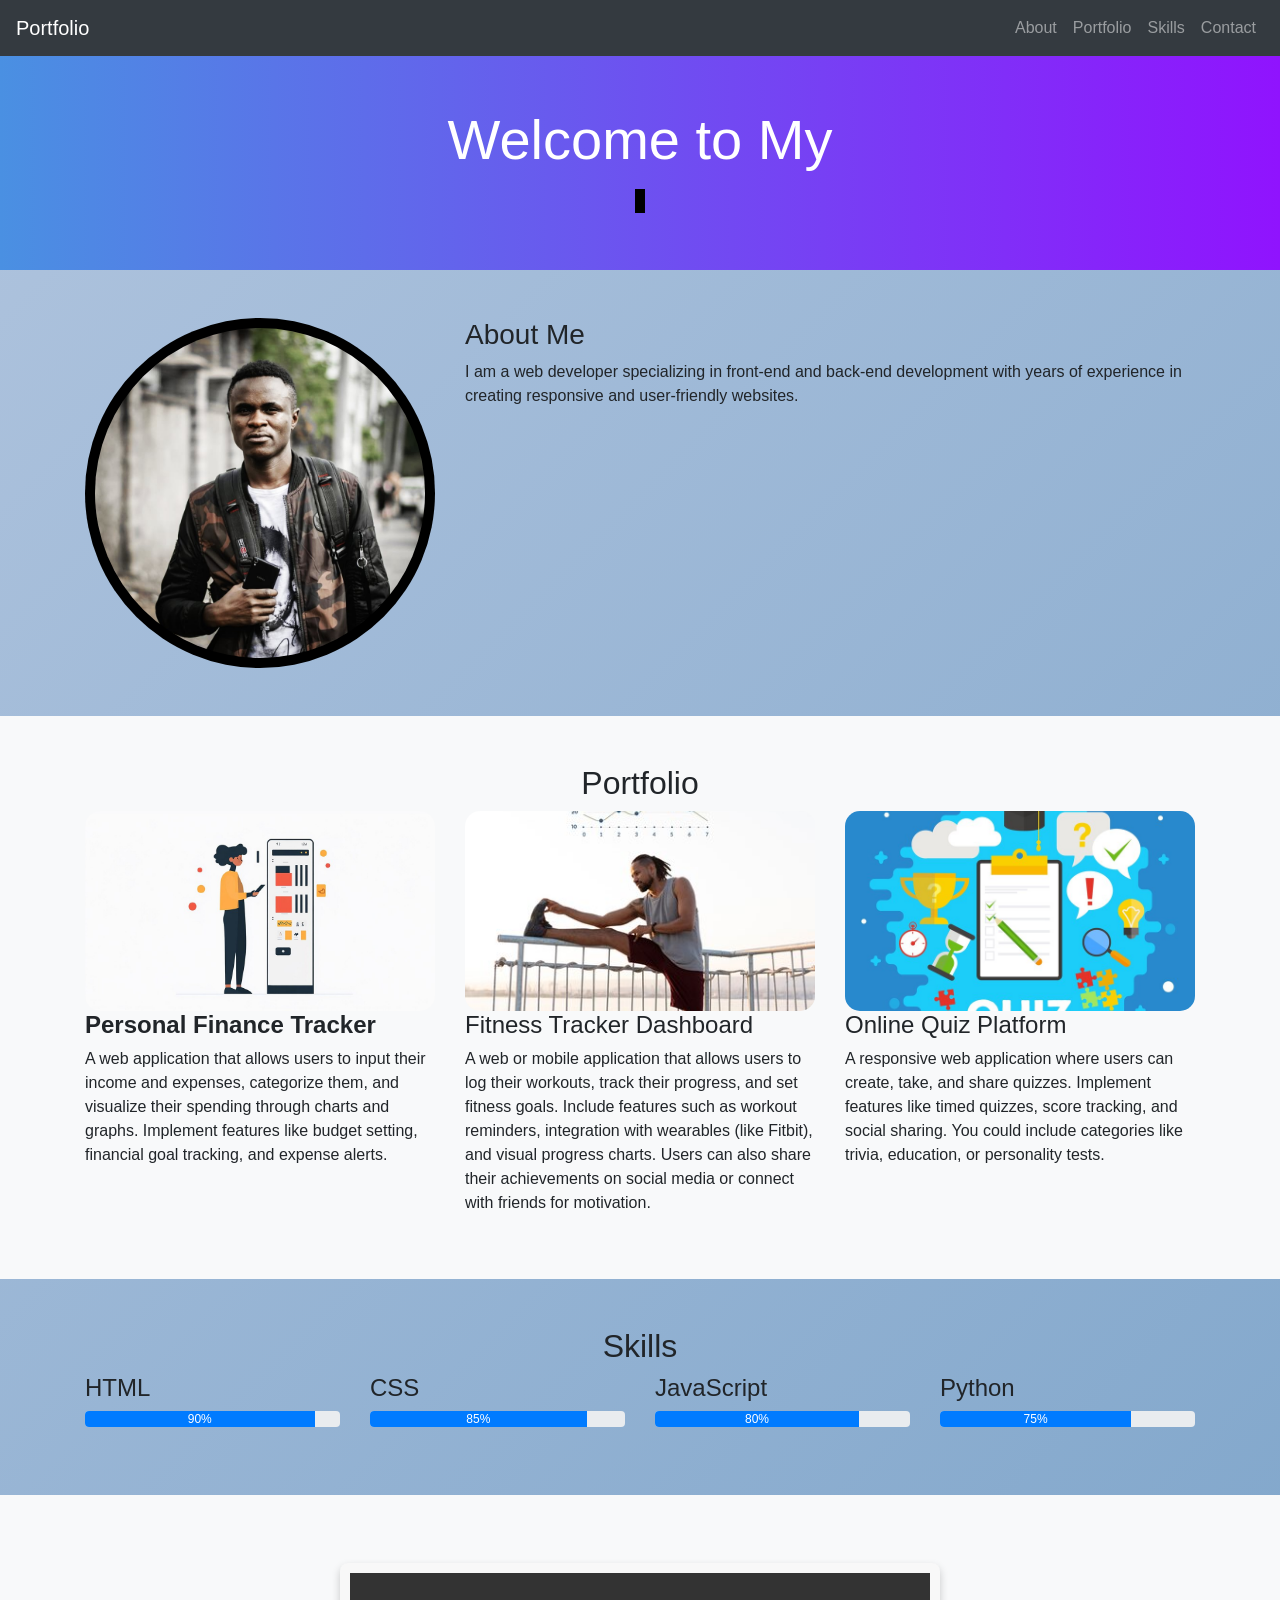
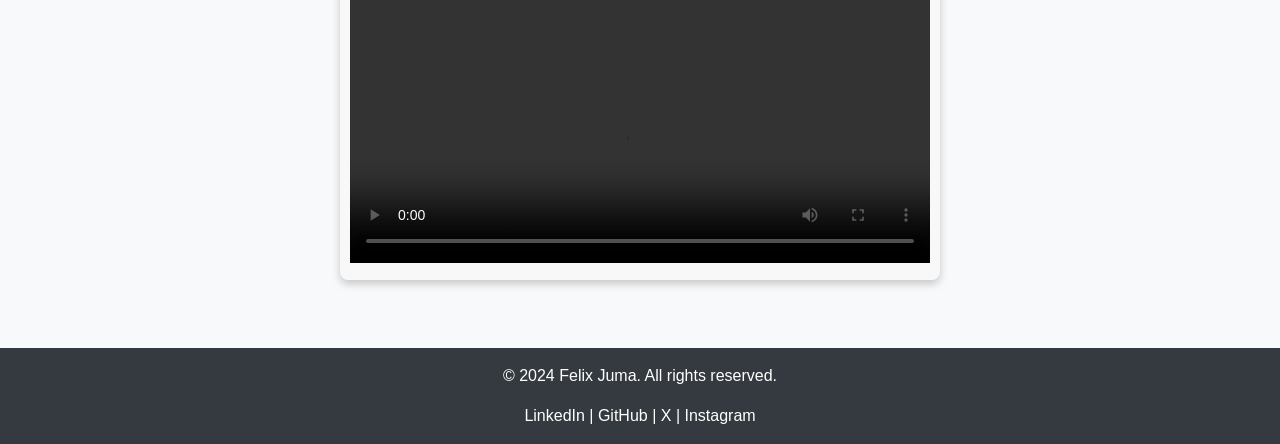
==== index.html @ ab46d112 "Adjusted video size and spacing for better layout" ====
<!DOCTYPE html>
<html lang="en">
<head>
  <meta charset="UTF-8">
  <meta name="viewport" content="width=device-width, initial-scale=1.0">

  <meta name="viewport" content="width=device-width, initial-scale=1.0">
  <title>My Portfolio</title>
  <link href="https://cdn.jsdelivr.net/npm/bootstrap@4.6.0/dist/css/bootstrap.min.css" rel="stylesheet">
  <link rel="stylesheet" href="port.css">
  
</head>
<body>

<!-- Navbar -->
<nav class="navbar navbar-expand-lg navbar-dark bg-dark">
  <a class="navbar-brand" href="#">Portfolio</a>
  <button class="navbar-toggler" type="button" data-toggle="collapse" data-target="#navbarNav" aria-controls="navbarNav" aria-expanded="false" aria-label="Toggle navigation">
    <span class="navbar-toggler-icon"></span>
  </button>
  <div class="collapse navbar-collapse" id="navbarNav">
    <ul class="navbar-nav ml-auto">
      <li class="nav-item"><a class="nav-link" href="#about">About</a></li>
      <li class="nav-item"><a class="nav-link" href="#portfolio">Portfolio</a></li>
      <li class="nav-item"><a class="nav-link" href="#skills">Skills</a></li>
      <li class="nav-item"><a class="nav-link" href="#contact">Contact</a></li>
    </ul>
  </div>
</nav>

<!-- Include Bootstrap CSS and JS (Bootstrap 4 example) -->
<link rel="stylesheet" href="https://stackpath.bootstrapcdn.com/bootstrap/4.5.2/css/bootstrap.min.css">
<script src="https://code.jquery.com/jquery-3.5.1.slim.min.js"></script>
<script src="https://cdn.jsdelivr.net/npm/@popperjs/core@2.9.2/dist/umd/popper.min.js"></script>
<script src="https://stackpath.bootstrapcdn.com/bootstrap/4.5.2/js/bootstrap.min.js"></script>


<!-- Hero Section -->
<header class="hero bg-light text-center">
  <div class="container">
    <h1 class="display-4" id="welcomeText"></h1>
    <span class="cursor" id="cursor"></span> <!-- Cursor element -->
    <p class="lead" id="developerText"></p>
    <span class="cursor" id="cursor2"></span> <!-- Second cursor for developer text -->
  </div>
</header>


<!-- About Section -->
<section id="about" class="about py-5">
  <div class="container">
    <div class="row">
      <div class="col-md-4">
        <div class="profile-image-wrapper">
          <img src="felixtun.jpg" alt="Profile Picture" class="img-fluid rounded-circle profile-image">
        </div>
      </div>
      <div class="col-md-8">
        <h3>About Me</h3>
        <p>I am a web developer specializing in front-end and back-end development with years of experience in creating responsive and user-friendly websites.</p>
      </div>
    </div>
  </div>
</section>



<!-- Portfolio Section -->
<section id="portfolio" class="portfolio py-5 bg-light">
  <div class="container">
    <h2 class="text-center">Portfolio</h2>
    <div class="row">
      <div class="col-md-4">
        <img src="finance.jpg" class="img-fluid project-image" alt="Personal Finance Tracker">
        <h4><b>Personal Finance Tracker</b></h4>
        <p>A web application that allows users to input their income and expenses, categorize them, and visualize their spending through charts and graphs. Implement features like budget setting, financial goal tracking, and expense alerts.</p>
      </div>
      <div class="col-md-4">
        <img src="fitness.jpg" class="img-fluid project-image" alt="Fitness Tracker Dashboard">
        <h4>Fitness Tracker Dashboard</h4>
        <p>A web or mobile application that allows users to log their workouts, track their progress, and set fitness goals. Include features such as workout reminders, integration with wearables (like Fitbit), and visual progress charts. Users can also share their achievements on social media or connect with friends for motivation.</p>
      </div>
      <div class="col-md-4">
        <img src="quiz.jpg" class="img-fluid project-image" alt="Online Quiz Platform">
        <h4>Online Quiz Platform</h4>
        <p>A responsive web application where users can create, take, and share quizzes. Implement features like timed quizzes, score tracking, and social sharing. You could include categories like trivia, education, or personality tests.</p>
      </div>
    </div>
  </div>
</section>

  

<!-- Skills Section -->
<section id="skills" class="skills py-5">
  <div class="container">
    <h2 class="text-center">Skills</h2>
    <div class="row">
      <div class="col-md-3">
        <h4>HTML</h4>
        <div class="progress">
          <div class="progress-bar" role="progressbar" style="width: 90%;">90%</div>
        </div>
      </div>
      <div class="col-md-3">
        <h4>CSS</h4>
        <div class="progress">
          <div class="progress-bar" role="progressbar" style="width: 85%;">85%</div>
        </div>
      </div>
      <div class="col-md-3">
        <h4>JavaScript</h4>
        <div class="progress">
          <div class="progress-bar" role="progressbar" style="width: 80%;">80%</div>
        </div>
      </div>
      <div class="col-md-3">
        <h4>Python</h4>
        <div class="progress">
          <div class="progress-bar" role="progressbar" style="width: 75%;">75%</div>
        </div>
      </div>
    </div>
  </div>
</section>

<!-- Under Development Section -->
<section id="development" class="development py-5 bg-light">
  <div class="video-container">
    <video controls class="responsive-video">
        <source src="sandhand.mp4" type="video/mp4">
        Your browser does not support the video tag.
    </video>
</div>

</div>

</section>




<!-- Footer -->
<footer class="footer py-3 bg-dark text-white text-center">
    <div class="container">
      <p>&copy; 2024 Felix Juma. All rights reserved.</p>
      <a href="https://www.linkedin.com/in/felix-juma-39142a204/" class="text-white" target="_blank">LinkedIn</a> | 
      <a href="https://https://github.com/felixonyango" class="text-white" target="_blank">GitHub</a> | 
      <a href="https://x.com/f3lixwh0" class="text-white" target="_blank">X</a> | 
      <a href="https://www.instagram.com/not__me3/" class="text-white" target="_blank">Instagram</a>
    </div>
  </footer>
  
  

<script src="https://cdn.jsdelivr.net/npm/bootstrap@4.6.0/dist/js/bootstrap.bundle.min.js"></script>
<!-- JavaScript for typing effect -->
<script>
  const welcomeText = "Welcome to My Portfolio";
const developerText = "I am a Web Developer and Designer.";

function typeWriter(text, elementId, speed, cursorId) {
    let i = 0;
    document.getElementById(cursorId).style.display = 'inline'; // Show cursor
    function typing() {
        if (i < text.length) {
            document.getElementById(elementId).innerHTML += text.charAt(i);
            i++;
            setTimeout(typing, speed);
        } else {
            document.getElementById(cursorId).style.display = 'none'; // Hide cursor when done
        }
    }
    typing();
}

window.onload = function() {
    typeWriter(welcomeText, 'welcomeText', 100, 'cursor');
    setTimeout(() => {
        typeWriter(developerText, 'developerText', 100, 'cursor2');
    }, welcomeText.length * 100 + 500);
};





  </script>
  
</body>
</html>
---- port.css ----
.hero {
    font-family: Arial, sans-serif;
    background: linear-gradient(to right, #4a90e2, #9013fe); /* Gradient from blue to purple */
    color: white; /* White text for contrast */
    padding: 50px 0; /* Add some padding */
  }

  .profile-image-wrapper {
    display: inline-block;
    background-color: black; /* Black circle background */
    border-radius: 50%; /* Circular shape */
    padding: 10px; /* Spacing around the image */
    transition: transform 0.3s ease; /* Smooth transition on hover */
}

.profile-image {
    border-radius: 50%; /* Ensure the image is circular */
    width: 100%; /* Full width to fit the circle */
    height: auto; /* Maintain aspect ratio */
}

.profile-image-wrapper:hover {
    transform: scale(1.05); /* Enlarge the circle on hover */
    cursor: pointer; /* Change cursor on hover */
}

  



  
  .portfolio img {
    width: 100%; /* Full width for responsiveness */
    height: 200px; /* Increased height for larger images */
    object-fit: cover; /* Maintain aspect ratio without distortion */
    border-radius: 15px; /* Smoothly rounded corners */
    max-width: 100%; /* Remove the max-width limit */
  }
  
  
  
  
  .skills .progress {
    margin-bottom: 20px;
  }

  .social-icons a {
    margin: 0 10px; /* Space between icons */
  }
  
  .cursor {
    display: inline-block;
    width: 10px;
    height: 24px;
    background-color: black;
    animation: blink 0.7s infinite;
}

@keyframes blink {
    50% {
        opacity: 0;
    }
}


body {
    background: linear-gradient(135deg, #b0c4de, #4682b4);
    background-size: 200% 200%;
    animation: gradientAnimation 5s ease infinite;
}

@keyframes gradientAnimation {
    0% {
        background-position: 0% 50%;
    }
    100% {
        background-position: 100% 50%;
    }
}

/* Optional: Adding texture */
.metallic-texture {
    background-image: url('path/to/metallic-texture.png'); /* Your metallic texture */
    opacity: 0.2; /* Adjust the opacity */
    position: absolute;
    top: 0;
    left: 0;
    right: 0;
    bottom: 0;
    z-index: -1; /* Keep it behind other content */
}

.project-image {
    width: 100%; /* Full width for all devices */
    height: auto; /* Maintain aspect ratio */
    transition: transform 0.3s ease; /* Smooth transition */
}

.project-image:hover {
    transform: scale(1.1); /* Scale image on hover */
    cursor: pointer; /* Change cursor on hover */
}

/* Media Query for Mobile Devices */
@media (max-width: 576px) {
    .project-image {
        width: 100%; /* Ensure images take full width on mobile */
    }
}


.video-container {
    max-width: 600px; /* Set a maximum width for the container */
    margin: 20px auto; /* Center the container and add margin */
    padding: 10px; /* Add padding to create space around the video */
    background-color: #f8f8f8; /* Optional: Add a background color */
    border-radius: 8px; /* Optional: Add rounded corners */
    box-shadow: 0 4px 8px rgba(0, 0, 0, 0.2); /* Optional: Add a shadow for effect */
}

.responsive-video {
    width: 100%; /* Full width within the container */
    height: auto; /* Maintain aspect ratio */
}
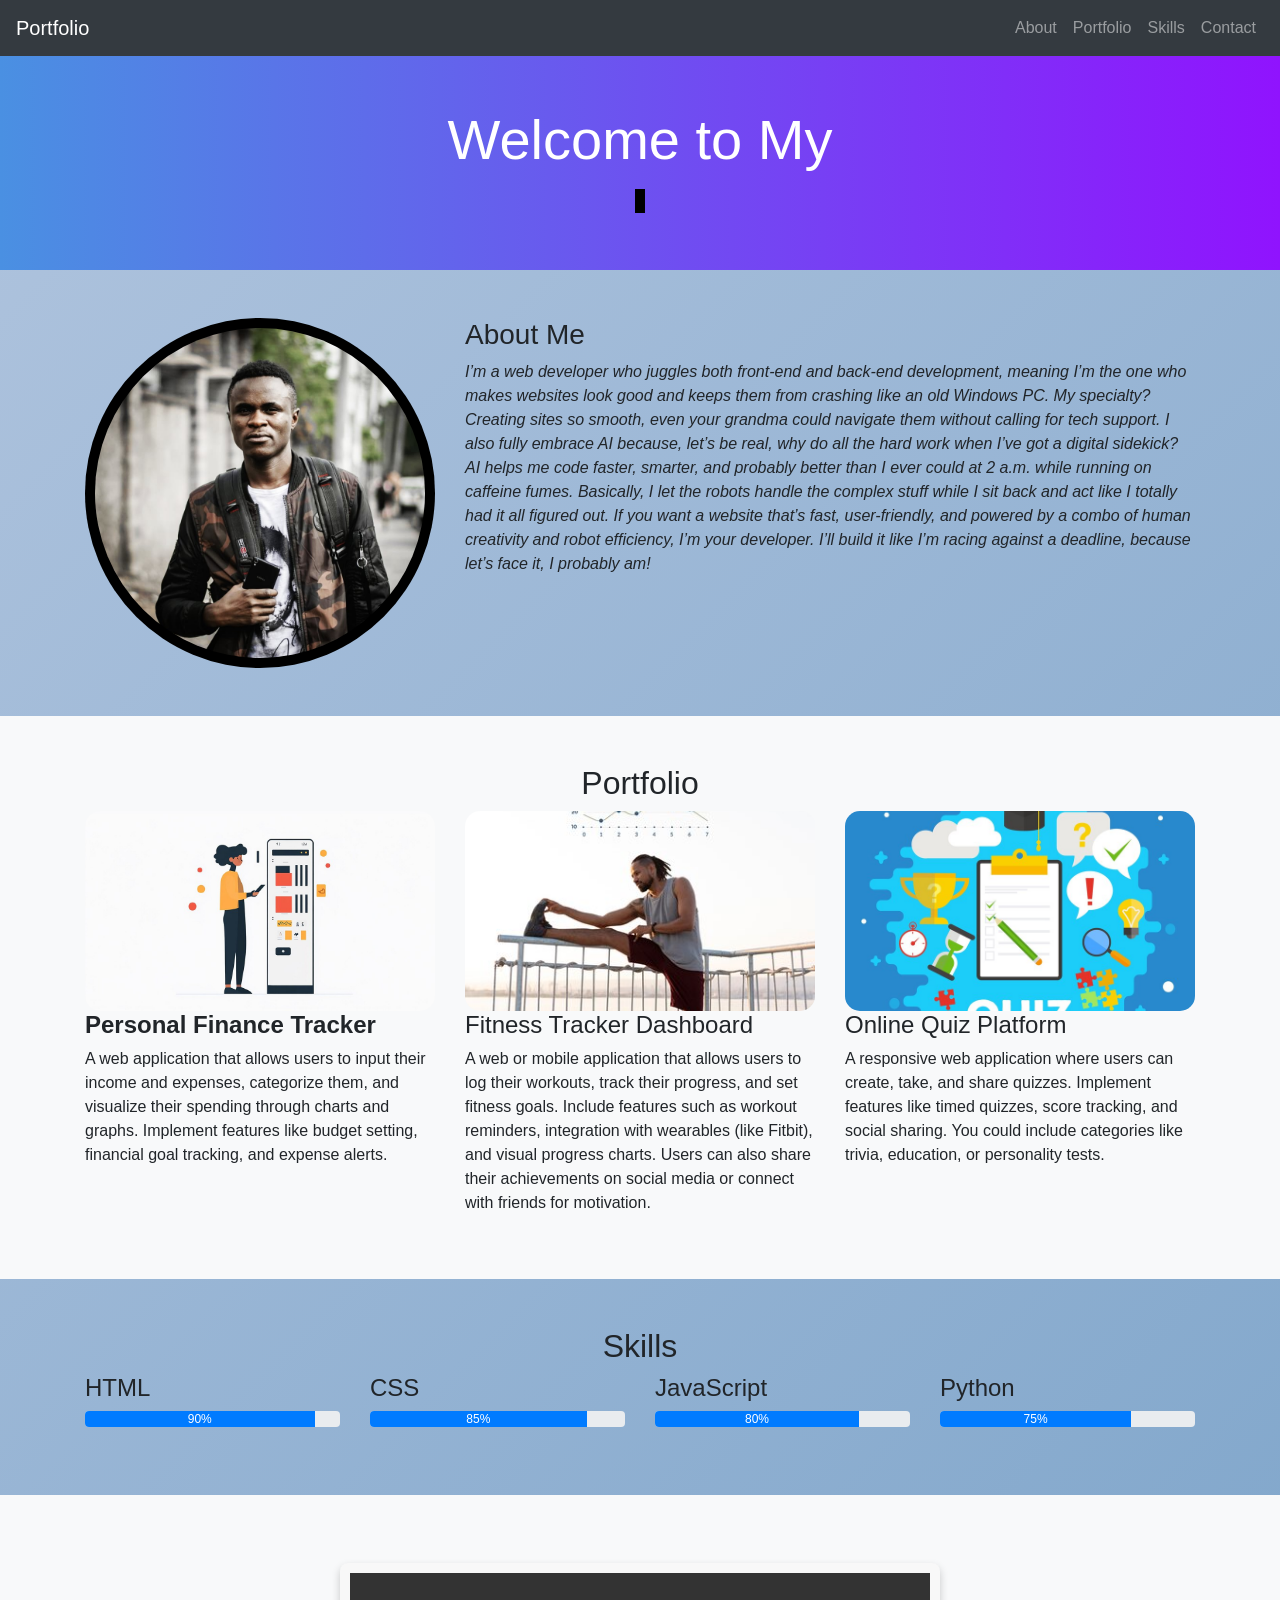
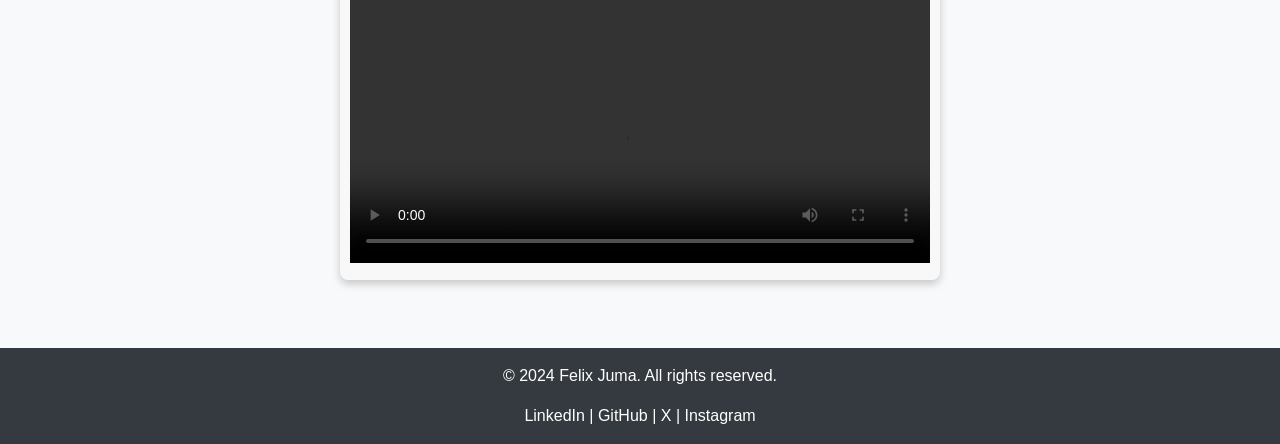
==== commit a9548ce7: "Updated About Me section with italic text" ====
--- a/index.html
+++ b/index.html
@@ -57,7 +57,11 @@
       </div>
       <div class="col-md-8">
         <h3>About Me</h3>
-        <p>I am a web developer specializing in front-end and back-end development with years of experience in creating responsive and user-friendly websites.</p>
+        <em><p>I’m a web developer who juggles both front-end and back-end development, meaning I’m the one who makes websites look good and keeps them from crashing like an old Windows PC. My specialty? Creating sites so smooth, even your grandma could navigate them without calling for tech support.
+
+          I also fully embrace AI because, let’s be real, why do all the hard work when I’ve got a digital sidekick? AI helps me code faster, smarter, and probably better than I ever could at 2 a.m. while running on caffeine fumes. Basically, I let the robots handle the complex stuff while I sit back and act like I totally had it all figured out.
+          
+          If you want a website that’s fast, user-friendly, and powered by a combo of human creativity and robot efficiency, I’m your developer. I’ll build it like I’m racing against a deadline, because let’s face it, I probably am!</p></em
       </div>
     </div>
   </div>
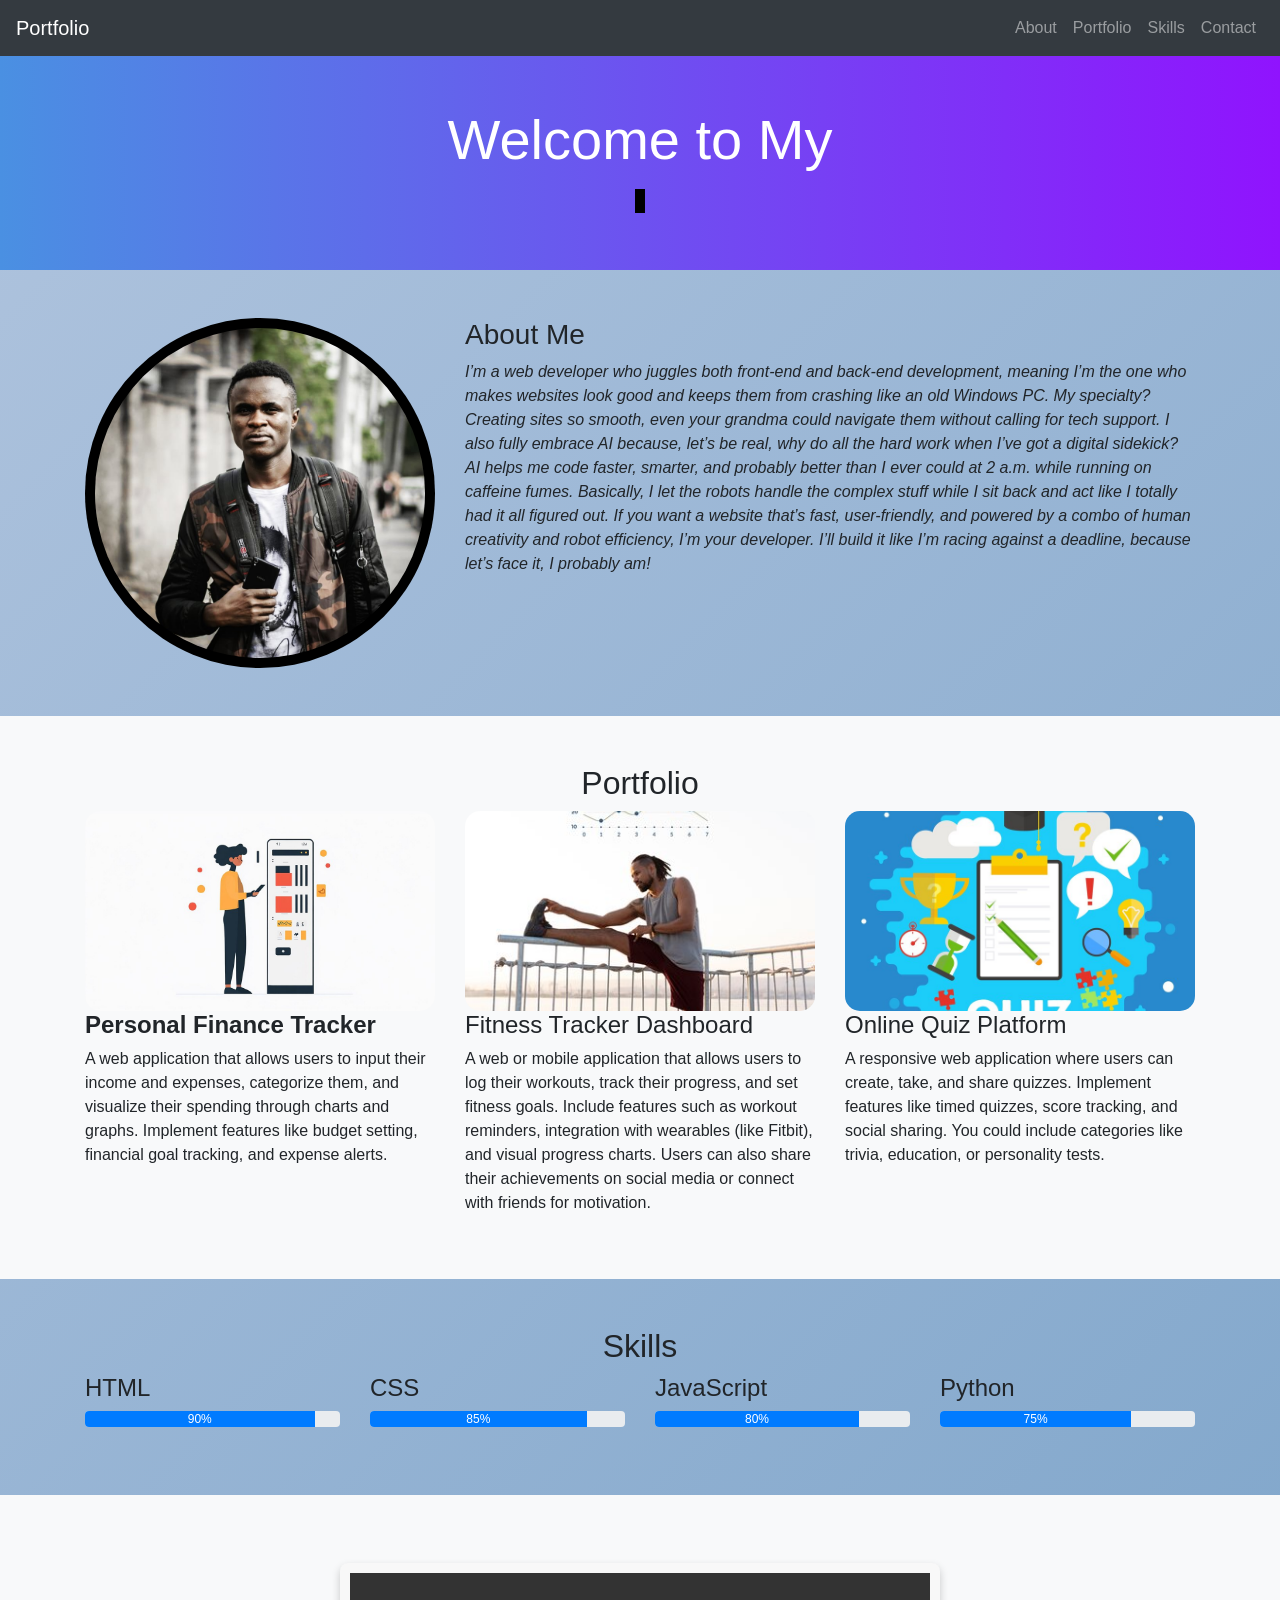
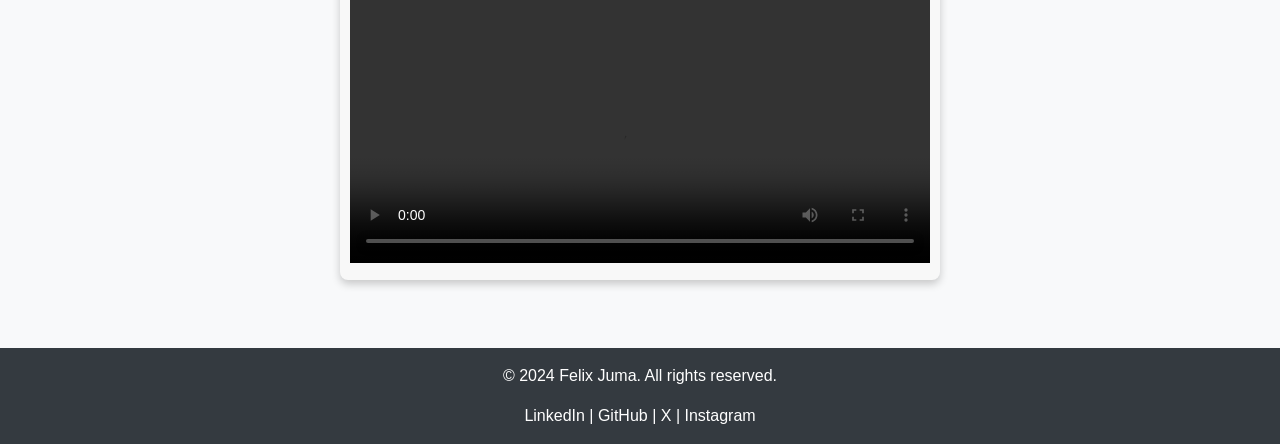
==== commit 9e2eae58: "Minor update for testing" ====
--- a/index.html
+++ b/index.html
@@ -61,7 +61,7 @@
 
           I also fully embrace AI because, let’s be real, why do all the hard work when I’ve got a digital sidekick? AI helps me code faster, smarter, and probably better than I ever could at 2 a.m. while running on caffeine fumes. Basically, I let the robots handle the complex stuff while I sit back and act like I totally had it all figured out.
           
-          If you want a website that’s fast, user-friendly, and powered by a combo of human creativity and robot efficiency, I’m your developer. I’ll build it like I’m racing against a deadline, because let’s face it, I probably am!</p></em
+          If you want a website that’s fast, user-friendly, and powered by a combo of human creativity and robot efficiency, I’m your developer. I’ll build it like I’m racing against a deadline, because let’s face it, I probably am!</p></em>
       </div>
     </div>
   </div>
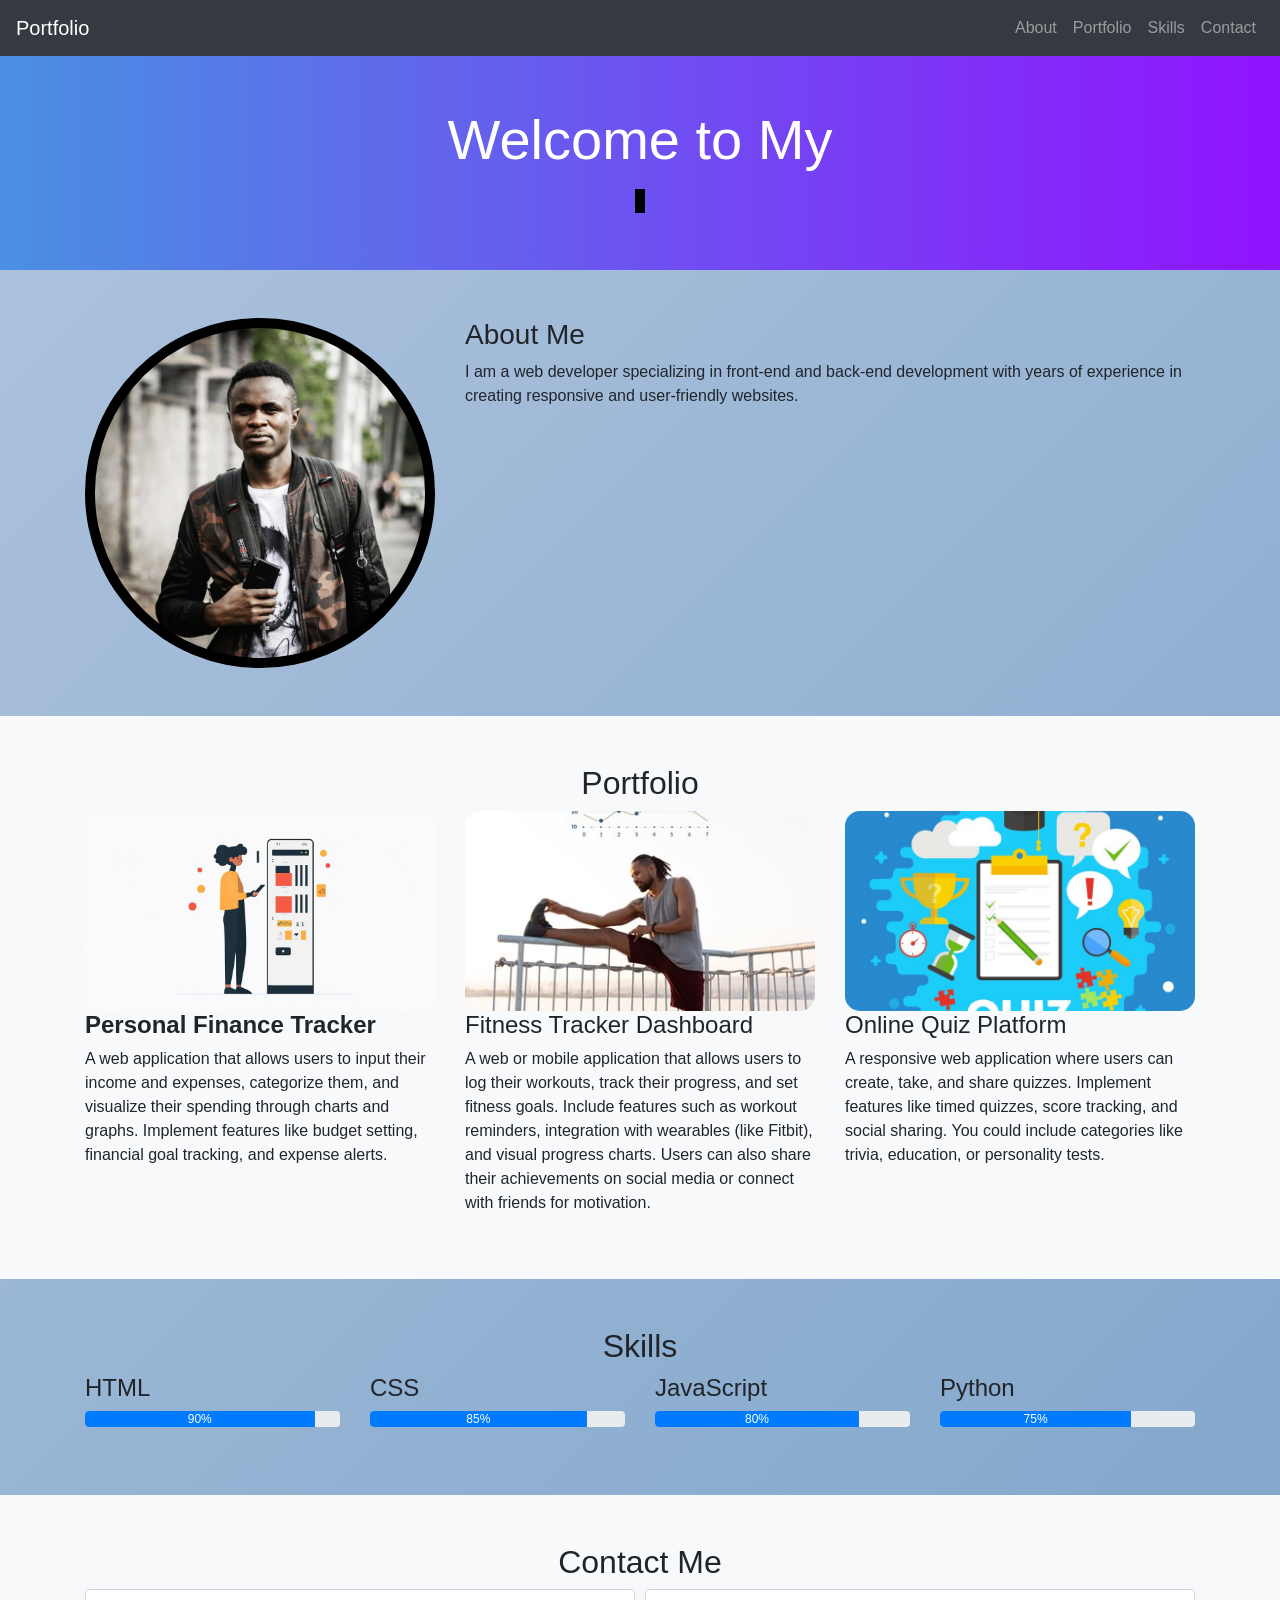
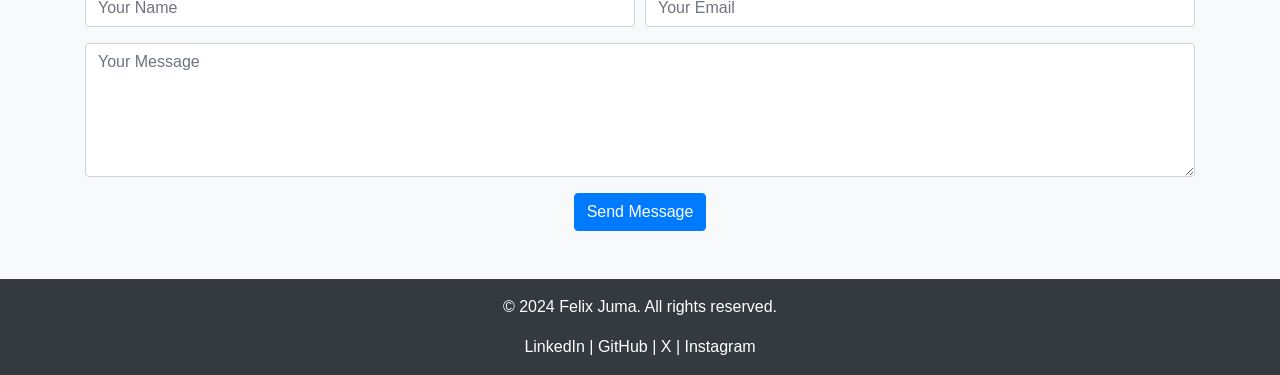
==== commit a3a7e50d: "Updated Contact link to open Gmail" ====
--- a/index.html
+++ b/index.html
@@ -23,7 +23,10 @@
       <li class="nav-item"><a class="nav-link" href="#about">About</a></li>
       <li class="nav-item"><a class="nav-link" href="#portfolio">Portfolio</a></li>
       <li class="nav-item"><a class="nav-link" href="#skills">Skills</a></li>
-      <li class="nav-item"><a class="nav-link" href="#contact">Contact</a></li>
+      <li class="nav-item">
+        <a class="nav-link" href="mailto:felixjuma1995@gmail.com">Contact</a>
+      </li>
+      
     </ul>
   </div>
 </nav>
@@ -57,11 +60,7 @@
       </div>
       <div class="col-md-8">
         <h3>About Me</h3>
-        <em><p>I’m a web developer who juggles both front-end and back-end development, meaning I’m the one who makes websites look good and keeps them from crashing like an old Windows PC. My specialty? Creating sites so smooth, even your grandma could navigate them without calling for tech support.
-
-          I also fully embrace AI because, let’s be real, why do all the hard work when I’ve got a digital sidekick? AI helps me code faster, smarter, and probably better than I ever could at 2 a.m. while running on caffeine fumes. Basically, I let the robots handle the complex stuff while I sit back and act like I totally had it all figured out.
-          
-          If you want a website that’s fast, user-friendly, and powered by a combo of human creativity and robot efficiency, I’m your developer. I’ll build it like I’m racing against a deadline, because let’s face it, I probably am!</p></em>
+        <p>I am a web developer specializing in front-end and back-end development with years of experience in creating responsive and user-friendly websites.</p>
       </div>
     </div>
   </div>
@@ -128,20 +127,28 @@
   </div>
 </section>
 
-<!-- Under Development Section -->
-<section id="development" class="development py-5 bg-light">
-  <div class="video-container">
-    <video controls class="responsive-video">
-        <source src="sandhand.mp4" type="video/mp4">
-        Your browser does not support the video tag.
-    </video>
-</div>
-
-</div>
-
-</section>
-
-
+<!-- Contact Section -->
+<section id="contact" class="contact py-5 bg-light">
+  <div class="container">
+    <h2 class="text-center">Contact Me</h2>
+    <form action="contact.php" method="post">
+      <div class="form-row">
+        <div class="col-md-6 form-group">
+          <input type="text" name="name" class="form-control" placeholder="Your Name" required aria-label="Your Name">
+        </div>
+        <div class="col-md-6 form-group">
+          <input type="email" name="email" class="form-control" placeholder="Your Email" required aria-label="Your Email">
+        </div>
+      </div>
+      <div class="form-group">
+        <textarea name="message" rows="5" class="form-control" placeholder="Your Message" required aria-label="Your Message"></textarea>
+      </div>
+      <div class="text-center">
+        <button type="submit" class="btn btn-primary">Send Message</button>
+      </div>
+    </form>
+  </div>
+</section>
 
 
 <!-- Footer -->
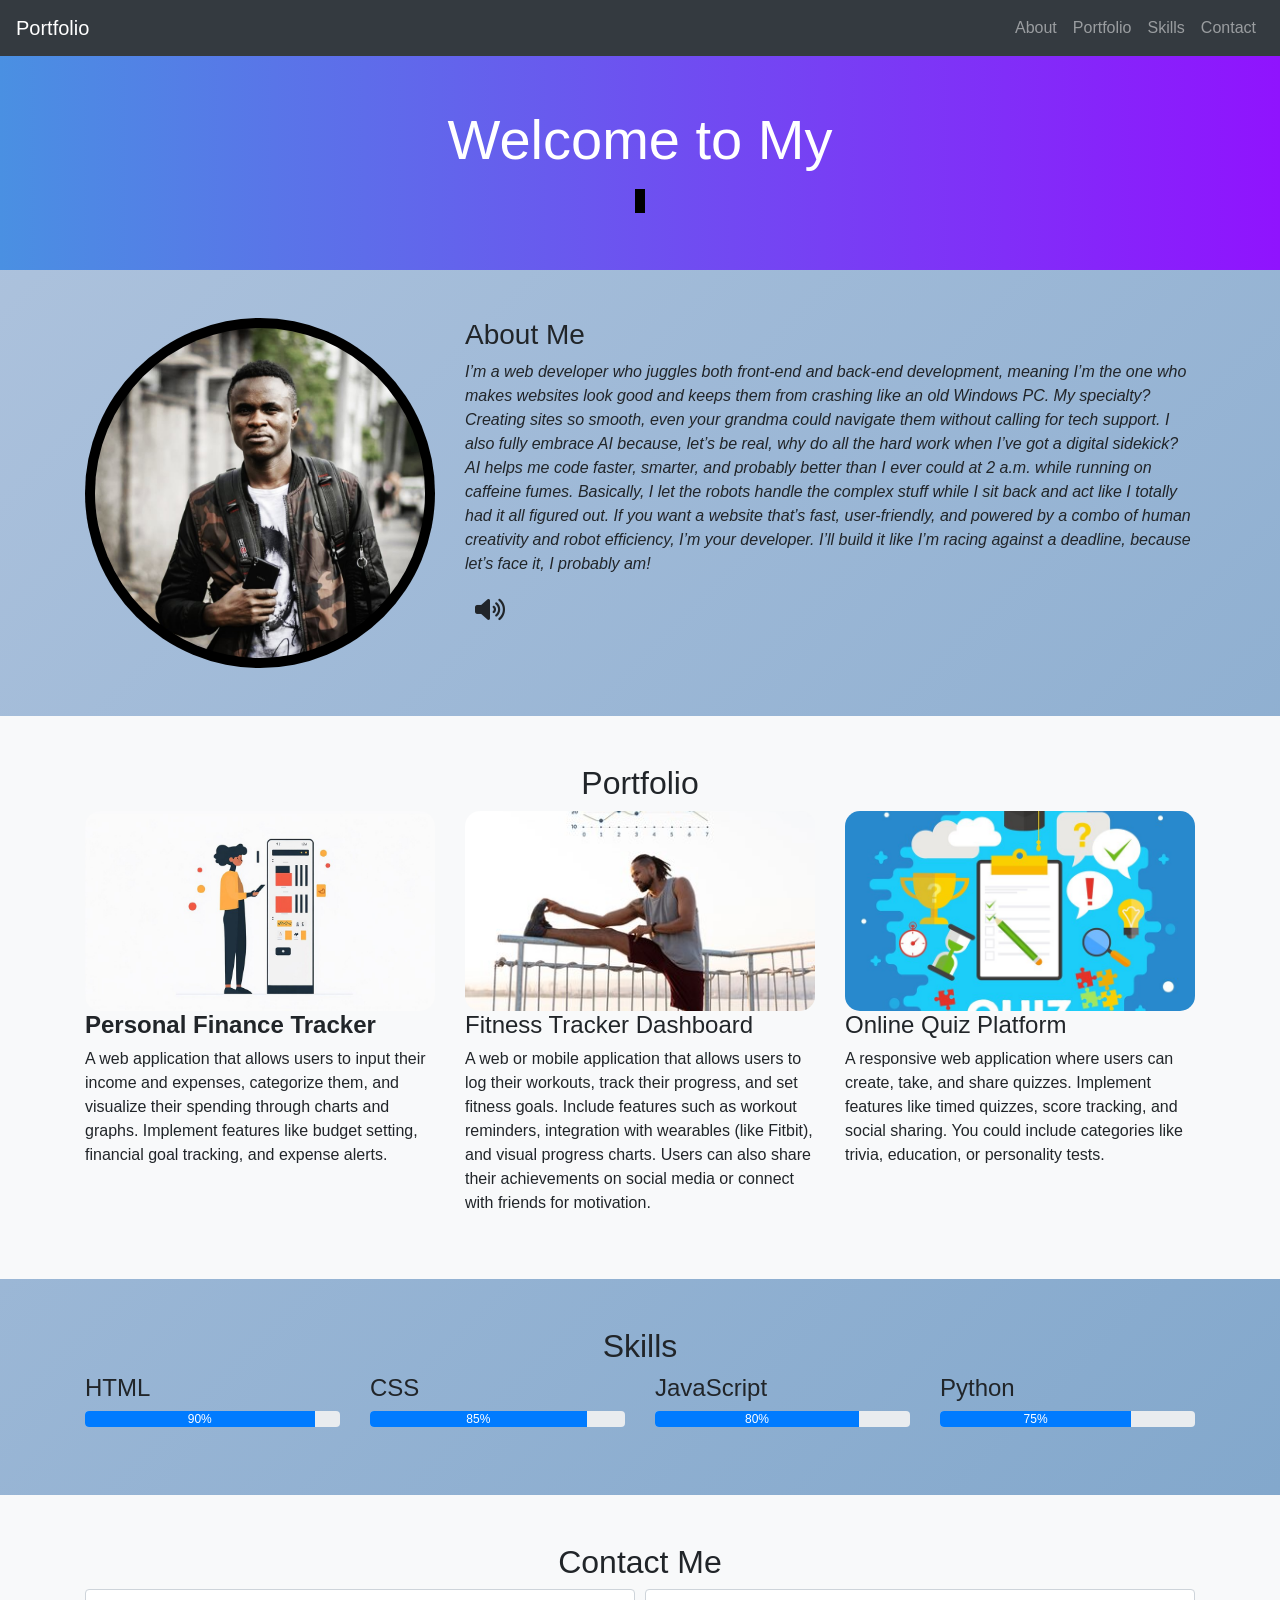
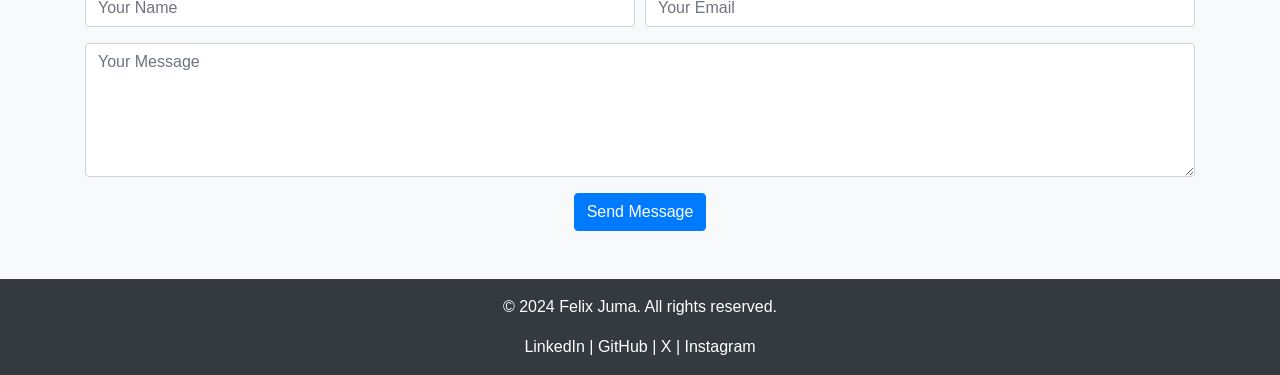
==== commit 3c911a0c: "Added speech reader functionality" ====
--- a/index.html
+++ b/index.html
@@ -8,6 +8,9 @@
   <title>My Portfolio</title>
   <link href="https://cdn.jsdelivr.net/npm/bootstrap@4.6.0/dist/css/bootstrap.min.css" rel="stylesheet">
   <link rel="stylesheet" href="port.css">
+    <!-- Font Awesome -->
+    <link rel="stylesheet" href="https://cdnjs.cloudflare.com/ajax/libs/font-awesome/6.0.0-beta3/css/all.min.css">
+  
   
 </head>
 <body>
@@ -60,11 +63,20 @@
       </div>
       <div class="col-md-8">
         <h3>About Me</h3>
-        <p>I am a web developer specializing in front-end and back-end development with years of experience in creating responsive and user-friendly websites.</p>
-      </div>
-    </div>
-  </div>
-</section>
+        <em>
+          <p id="about-text">
+            I’m a web developer who juggles both front-end and back-end development, meaning I’m the one who makes websites look good and keeps them from crashing like an old Windows PC. My specialty? Creating sites so smooth, even your grandma could navigate them without calling for tech support. I also fully embrace AI because, let’s be real, why do all the hard work when I’ve got a digital sidekick? AI helps me code faster, smarter, and probably better than I ever could at 2 a.m. while running on caffeine fumes. Basically, I let the robots handle the complex stuff while I sit back and act like I totally had it all figured out. If you want a website that’s fast, user-friendly, and powered by a combo of human creativity and robot efficiency, I’m your developer. I’ll build it like I’m racing against a deadline, because let’s face it, I probably am!
+          </p>
+        </em>
+        <span class="read-aloud" onclick="readAloud()">
+          <i class="fas fa-volume-up"></i>
+        </span>
+        <span class="tooltip">Read Aloud</span>
+      </div>
+    </div>
+  </div>
+</section>
+
 
 
 
@@ -193,8 +205,18 @@
 };
 
 
-
-
+function readAloud() {
+    const aboutText = document.getElementById("about-text").innerText;
+    const speech = new SpeechSynthesisUtterance(aboutText);
+    
+    // Customize the voice options
+    speech.lang = "en-US";  // You can change to any desired language
+    speech.pitch = 1;       // 0 is low, 2 is high
+    speech.rate = 1;        // 1 is the default rate, lower is slower, higher is faster
+    
+    window.speechSynthesis.speak(speech);
+}
+  
 
   </script>
   
--- a/port.css
+++ b/port.css
@@ -109,19 +109,34 @@
 }
 
 
-.video-container {
-    max-width: 600px; /* Set a maximum width for the container */
-    margin: 20px auto; /* Center the container and add margin */
-    padding: 10px; /* Add padding to create space around the video */
-    background-color: #f8f8f8; /* Optional: Add a background color */
-    border-radius: 8px; /* Optional: Add rounded corners */
-    box-shadow: 0 4px 8px rgba(0, 0, 0, 0.2); /* Optional: Add a shadow for effect */
-}
-
-.responsive-video {
-    width: 100%; /* Full width within the container */
-    height: auto; /* Maintain aspect ratio */
-}
 
 
-  +.read-aloud {
+    font-size: 24px;
+    cursor: pointer;
+    position: relative;
+    display: inline-block;
+    margin-left: 10px;
+  }
+
+  .tooltip {
+    visibility: hidden;
+    width: 120px;
+    background-color: black;
+    color: #fff;
+    text-align: center;
+    border-radius: 6px;
+    padding: 5px;
+    position: absolute;
+    z-index: 1;
+    bottom: 125%; /* Position above the icon */
+    left: 50%;
+    margin-left: -60px;
+    opacity: 0;
+    transition: opacity 0.3s;
+  }
+
+  .read-aloud:hover .tooltip {
+    visibility: visible;
+    opacity: 1;
+  }
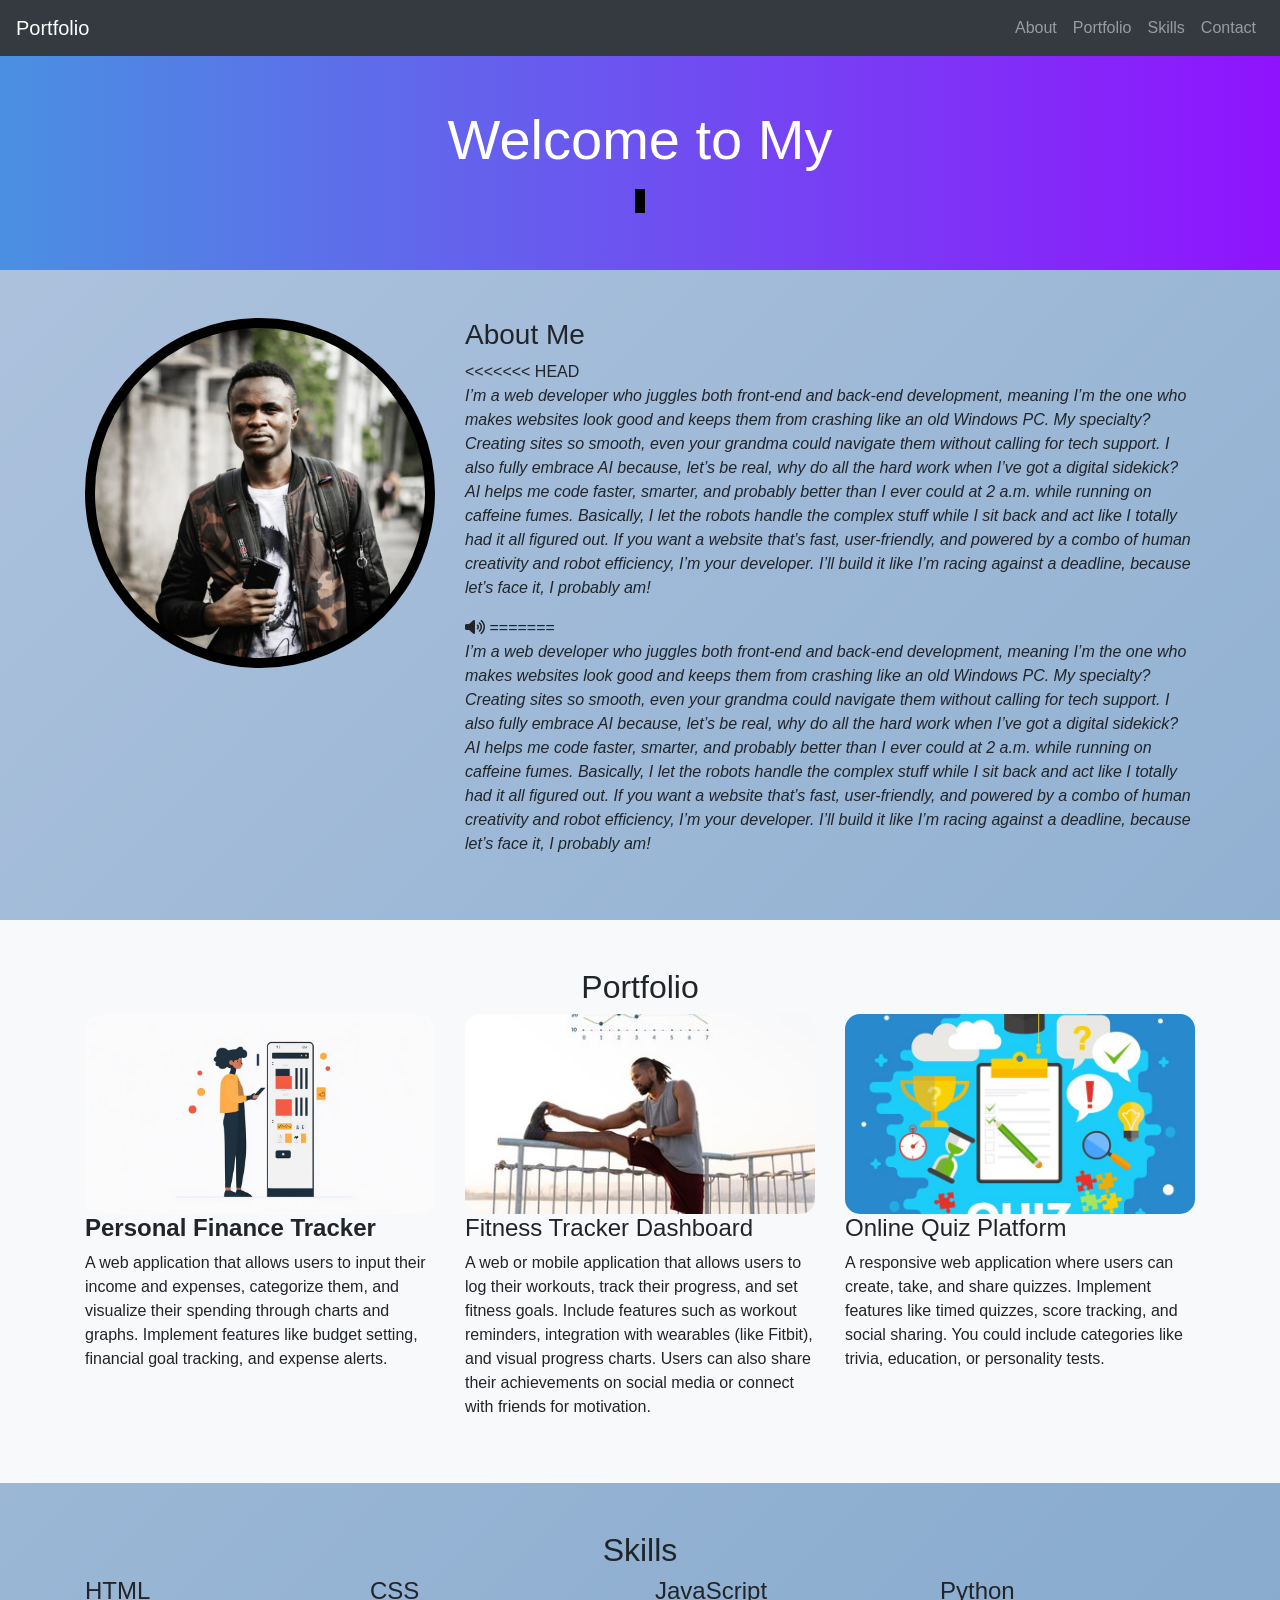
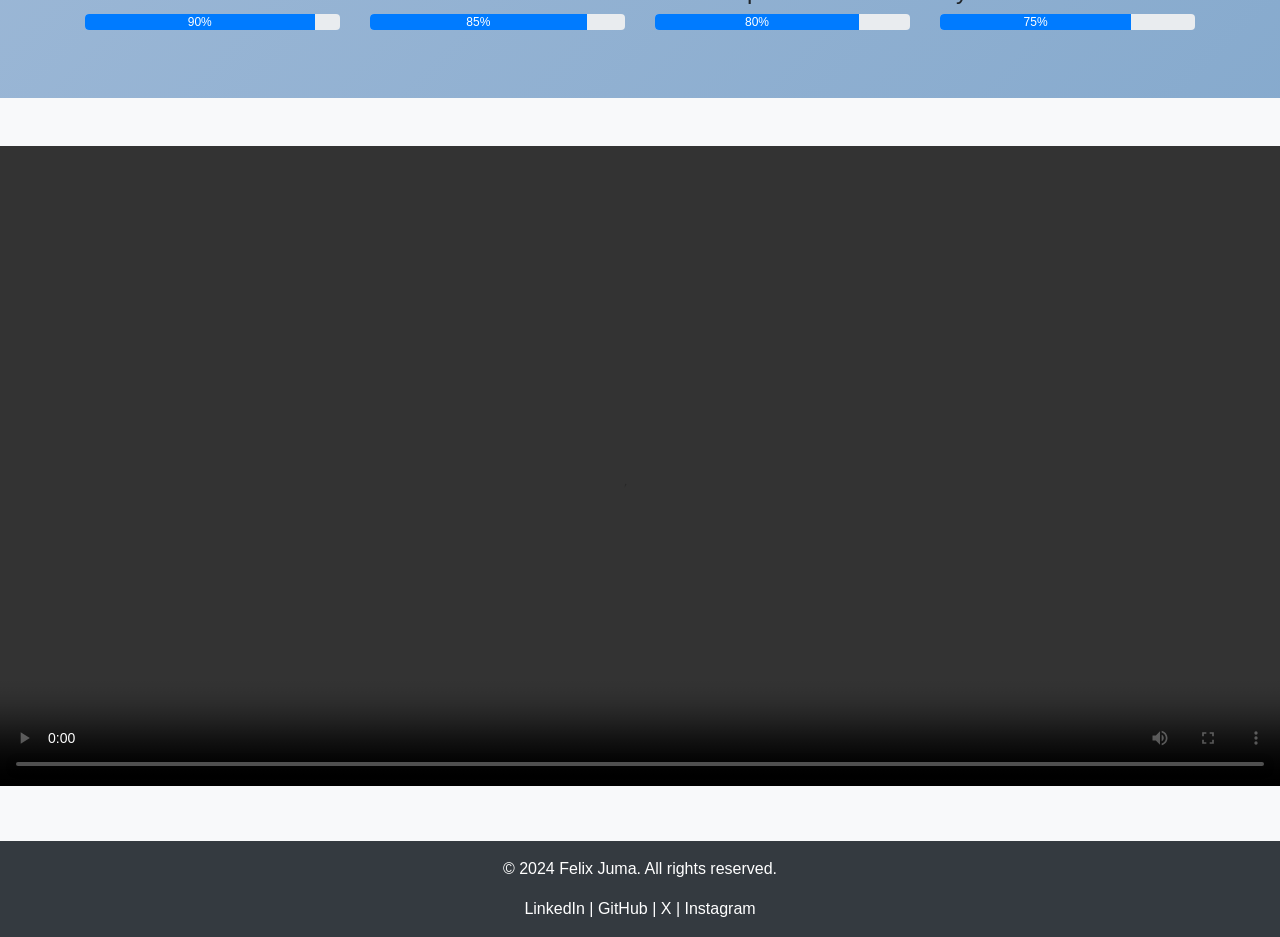
==== commit 034892bc: "Resolved merge conflicts" ====
--- a/index.html
+++ b/index.html
@@ -63,6 +63,7 @@
       </div>
       <div class="col-md-8">
         <h3>About Me</h3>
+<<<<<<< HEAD
         <em>
           <p id="about-text">
             I’m a web developer who juggles both front-end and back-end development, meaning I’m the one who makes websites look good and keeps them from crashing like an old Windows PC. My specialty? Creating sites so smooth, even your grandma could navigate them without calling for tech support. I also fully embrace AI because, let’s be real, why do all the hard work when I’ve got a digital sidekick? AI helps me code faster, smarter, and probably better than I ever could at 2 a.m. while running on caffeine fumes. Basically, I let the robots handle the complex stuff while I sit back and act like I totally had it all figured out. If you want a website that’s fast, user-friendly, and powered by a combo of human creativity and robot efficiency, I’m your developer. I’ll build it like I’m racing against a deadline, because let’s face it, I probably am!
@@ -72,6 +73,12 @@
           <i class="fas fa-volume-up"></i>
         </span>
         <span class="tooltip">Read Aloud</span>
+=======
+        <em><p>I’m a web developer who juggles both front-end and back-end development, meaning I’m the one who makes websites look good and keeps them from crashing like an old Windows PC. My specialty? Creating sites so smooth, even your grandma could navigate them without calling for tech support.
+
+          I also fully embrace AI because, let’s be real, why do all the hard work when I’ve got a digital sidekick? AI helps me code faster, smarter, and probably better than I ever could at 2 a.m. while running on caffeine fumes. Basically, I let the robots handle the complex stuff while I sit back and act like I totally had it all figured out.
+          
+          If you want a website that’s fast, user-friendly, and powered by a combo of human creativity and robot efficiency, I’m your developer. I’ll build it like I’m racing against a deadline, because let’s face it, I probably am!</p></em>
       </div>
     </div>
   </div>
@@ -139,28 +146,20 @@
   </div>
 </section>
 
-<!-- Contact Section -->
-<section id="contact" class="contact py-5 bg-light">
-  <div class="container">
-    <h2 class="text-center">Contact Me</h2>
-    <form action="contact.php" method="post">
-      <div class="form-row">
-        <div class="col-md-6 form-group">
-          <input type="text" name="name" class="form-control" placeholder="Your Name" required aria-label="Your Name">
-        </div>
-        <div class="col-md-6 form-group">
-          <input type="email" name="email" class="form-control" placeholder="Your Email" required aria-label="Your Email">
-        </div>
-      </div>
-      <div class="form-group">
-        <textarea name="message" rows="5" class="form-control" placeholder="Your Message" required aria-label="Your Message"></textarea>
-      </div>
-      <div class="text-center">
-        <button type="submit" class="btn btn-primary">Send Message</button>
-      </div>
-    </form>
-  </div>
-</section>
+<!-- Under Development Section -->
+<section id="development" class="development py-5 bg-light">
+  <div class="video-container">
+    <video controls class="responsive-video">
+        <source src="sandhand.mp4" type="video/mp4">
+        Your browser does not support the video tag.
+    </video>
+</div>
+
+</div>
+
+</section>
+
+
 
 
 <!-- Footer -->
--- a/port.css
+++ b/port.css
@@ -109,6 +109,7 @@
 }
 
 
+<<<<<<< HEAD
 
 
 .read-aloud {
@@ -139,4 +140,22 @@
   .read-aloud:hover .tooltip {
     visibility: visible;
     opacity: 1;
-  }+  }
+=======
+.video-container {
+    max-width: 600px; /* Set a maximum width for the container */
+    margin: 20px auto; /* Center the container and add margin */
+    padding: 10px; /* Add padding to create space around the video */
+    background-color: #f8f8f8; /* Optional: Add a background color */
+    border-radius: 8px; /* Optional: Add rounded corners */
+    box-shadow: 0 4px 8px rgba(0, 0, 0, 0.2); /* Optional: Add a shadow for effect */
+}
+
+.responsive-video {
+    width: 100%; /* Full width within the container */
+    height: auto; /* Maintain aspect ratio */
+}
+
+
+  
+>>>>>>> 9e2eae58e20020e3fa374c881b4ebe67bdec0c91
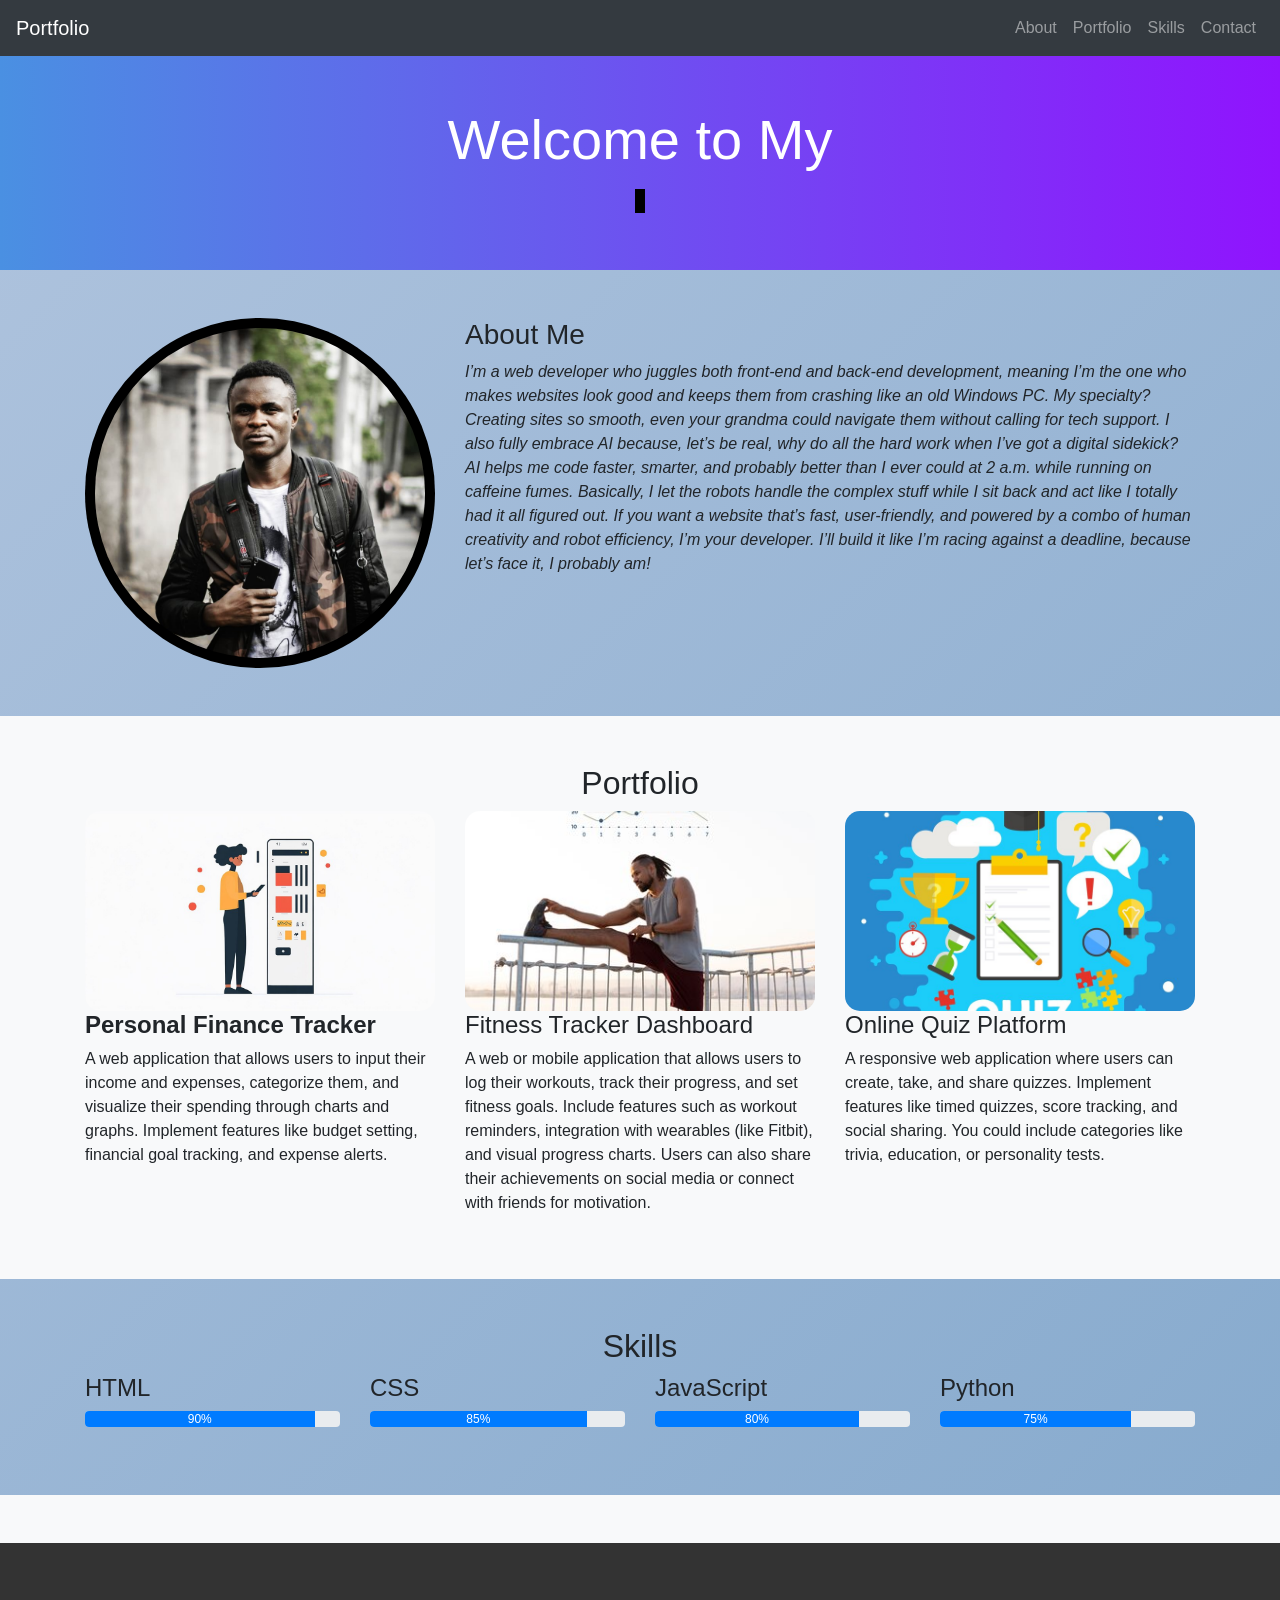
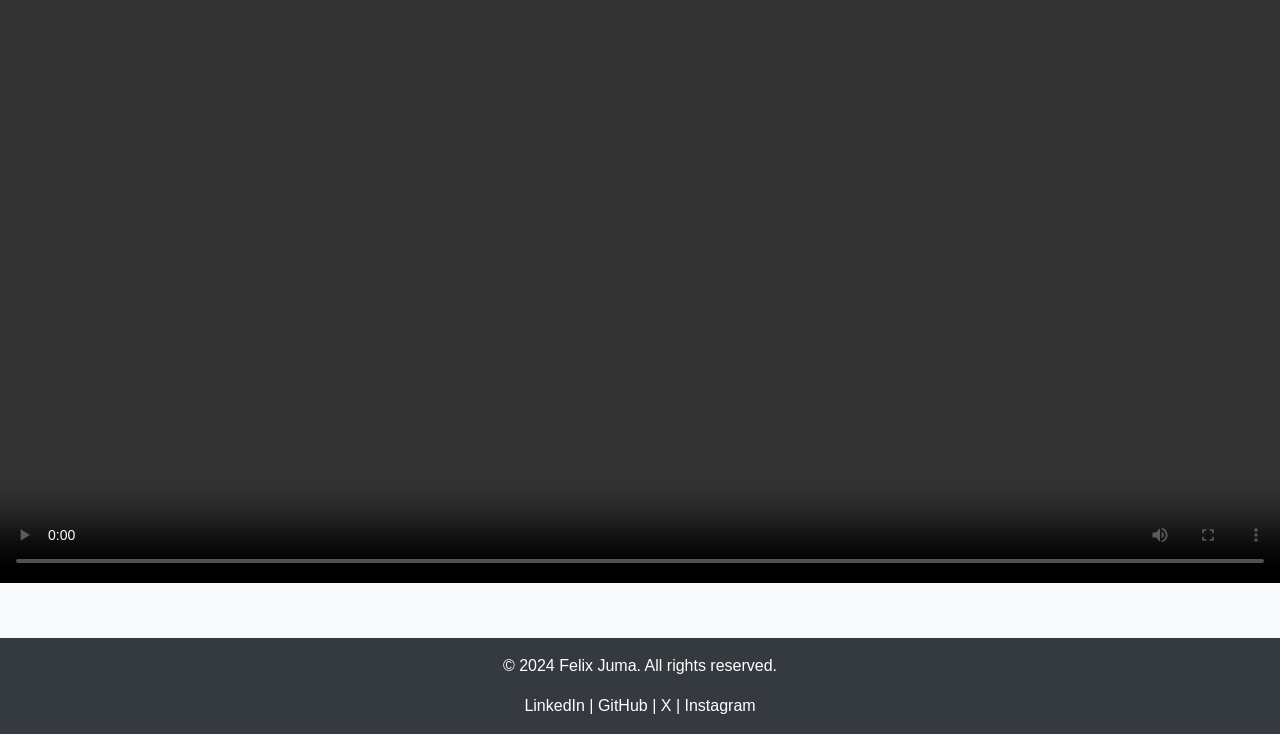
==== commit 60c2aeee: "Updated portfolio to remove duplication and finalize changes" ====
--- a/index.html
+++ b/index.html
@@ -8,9 +8,6 @@
   <title>My Portfolio</title>
   <link href="https://cdn.jsdelivr.net/npm/bootstrap@4.6.0/dist/css/bootstrap.min.css" rel="stylesheet">
   <link rel="stylesheet" href="port.css">
-    <!-- Font Awesome -->
-    <link rel="stylesheet" href="https://cdnjs.cloudflare.com/ajax/libs/font-awesome/6.0.0-beta3/css/all.min.css">
-  
   
 </head>
 <body>
@@ -26,10 +23,7 @@
       <li class="nav-item"><a class="nav-link" href="#about">About</a></li>
       <li class="nav-item"><a class="nav-link" href="#portfolio">Portfolio</a></li>
       <li class="nav-item"><a class="nav-link" href="#skills">Skills</a></li>
-      <li class="nav-item">
-        <a class="nav-link" href="mailto:felixjuma1995@gmail.com">Contact</a>
-      </li>
-      
+      <li class="nav-item"><a class="nav-link" href="#contact">Contact</a></li>
     </ul>
   </div>
 </nav>
@@ -63,17 +57,6 @@
       </div>
       <div class="col-md-8">
         <h3>About Me</h3>
-<<<<<<< HEAD
-        <em>
-          <p id="about-text">
-            I’m a web developer who juggles both front-end and back-end development, meaning I’m the one who makes websites look good and keeps them from crashing like an old Windows PC. My specialty? Creating sites so smooth, even your grandma could navigate them without calling for tech support. I also fully embrace AI because, let’s be real, why do all the hard work when I’ve got a digital sidekick? AI helps me code faster, smarter, and probably better than I ever could at 2 a.m. while running on caffeine fumes. Basically, I let the robots handle the complex stuff while I sit back and act like I totally had it all figured out. If you want a website that’s fast, user-friendly, and powered by a combo of human creativity and robot efficiency, I’m your developer. I’ll build it like I’m racing against a deadline, because let’s face it, I probably am!
-          </p>
-        </em>
-        <span class="read-aloud" onclick="readAloud()">
-          <i class="fas fa-volume-up"></i>
-        </span>
-        <span class="tooltip">Read Aloud</span>
-=======
         <em><p>I’m a web developer who juggles both front-end and back-end development, meaning I’m the one who makes websites look good and keeps them from crashing like an old Windows PC. My specialty? Creating sites so smooth, even your grandma could navigate them without calling for tech support.
 
           I also fully embrace AI because, let’s be real, why do all the hard work when I’ve got a digital sidekick? AI helps me code faster, smarter, and probably better than I ever could at 2 a.m. while running on caffeine fumes. Basically, I let the robots handle the complex stuff while I sit back and act like I totally had it all figured out.
@@ -83,7 +66,6 @@
     </div>
   </div>
 </section>
-
 
 
 
@@ -204,18 +186,8 @@
 };
 
 
-function readAloud() {
-    const aboutText = document.getElementById("about-text").innerText;
-    const speech = new SpeechSynthesisUtterance(aboutText);
-    
-    // Customize the voice options
-    speech.lang = "en-US";  // You can change to any desired language
-    speech.pitch = 1;       // 0 is low, 2 is high
-    speech.rate = 1;        // 1 is the default rate, lower is slower, higher is faster
-    
-    window.speechSynthesis.speak(speech);
-}
-  
+
+
 
   </script>
   
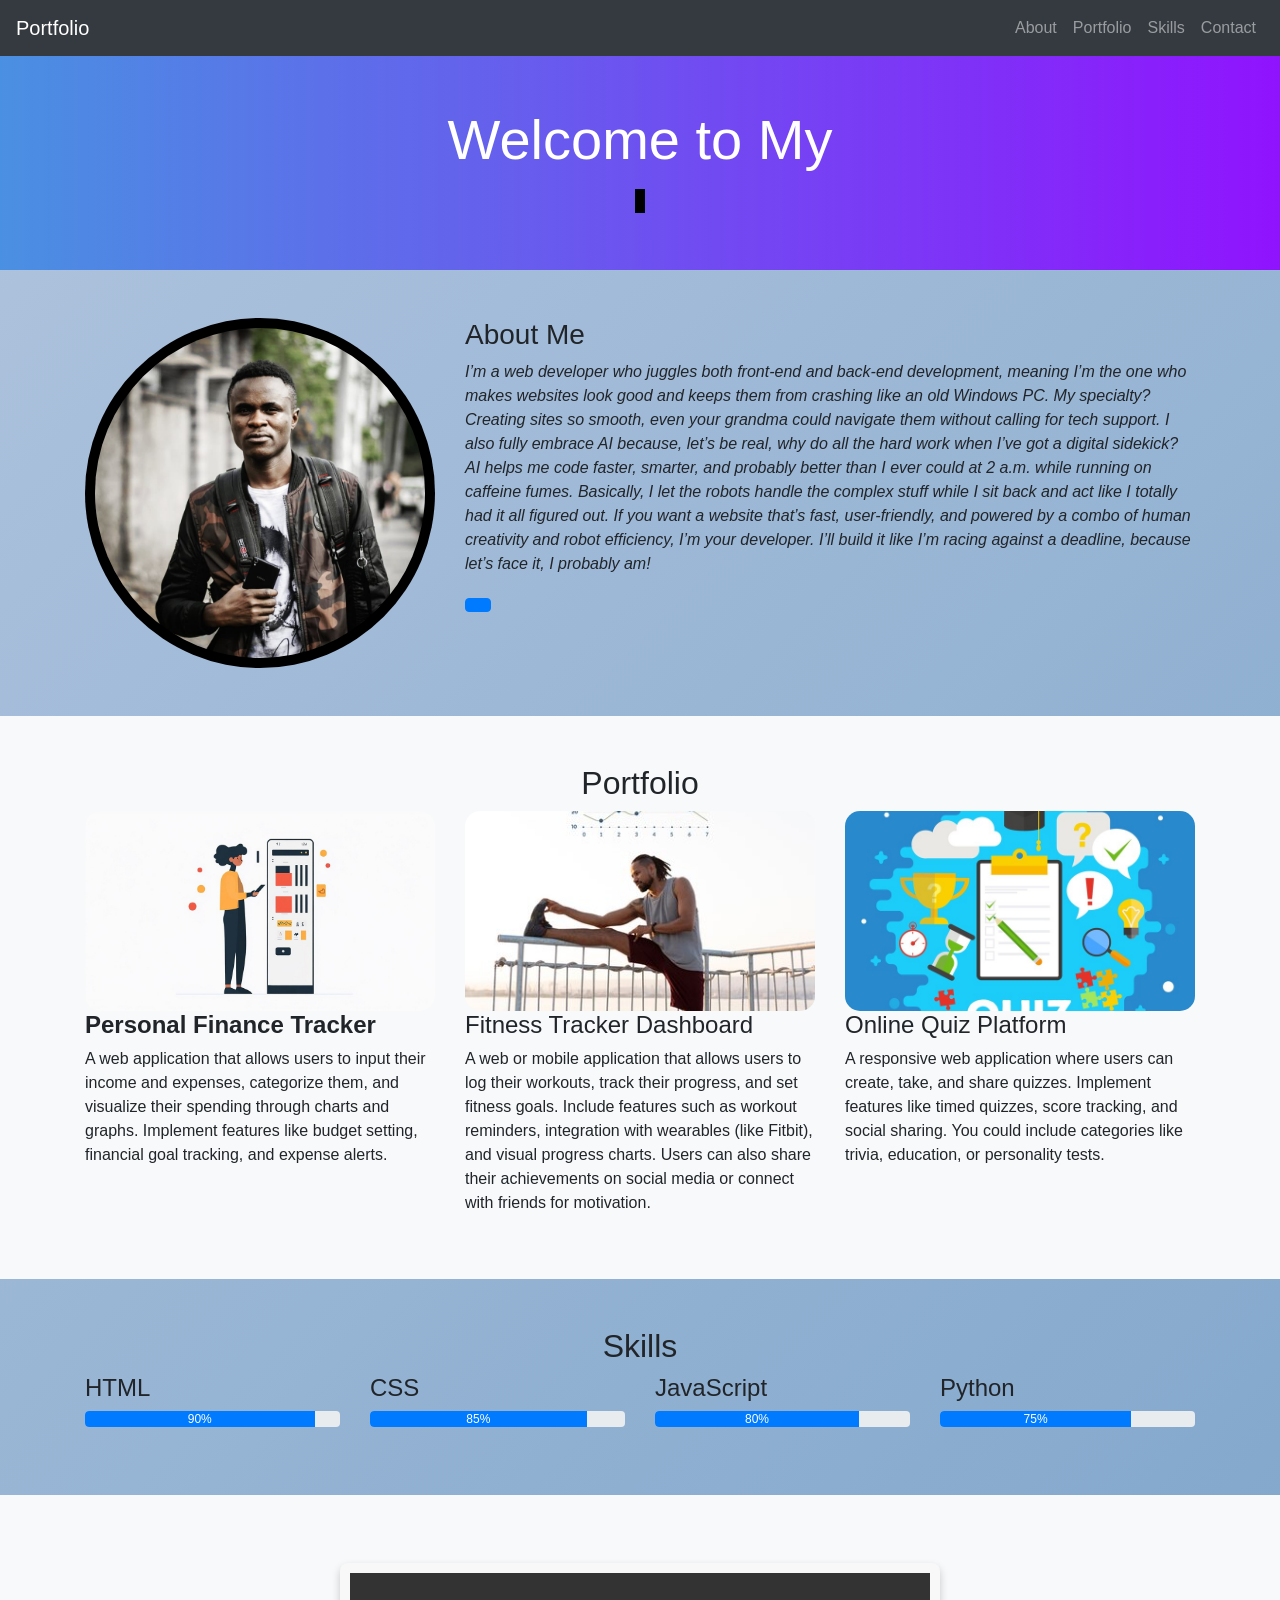
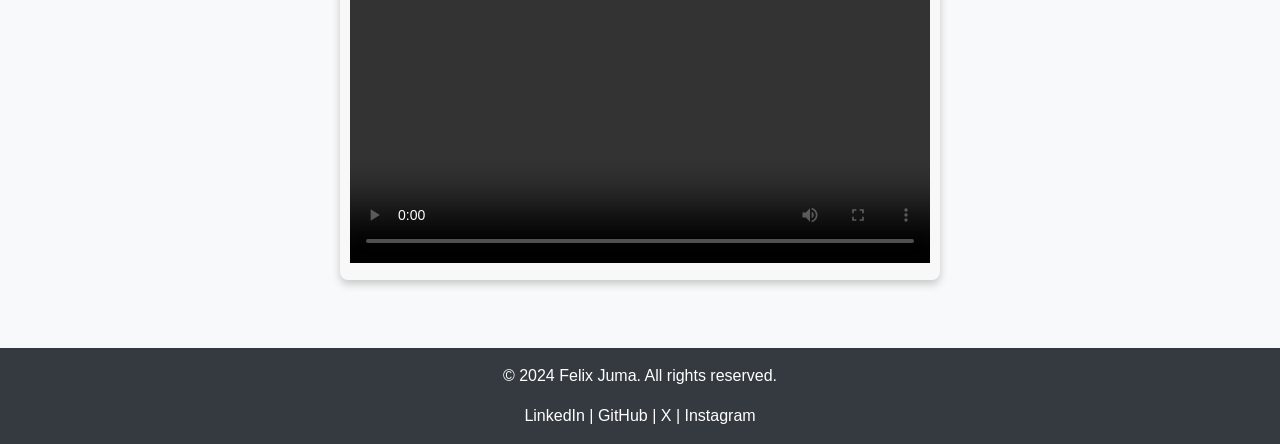
==== commit 45c82e5c: "Added read-aloud functionality with start/stop toggle" ====
--- a/index.html
+++ b/index.html
@@ -45,7 +45,6 @@
   </div>
 </header>
 
-
 <!-- About Section -->
 <section id="about" class="about py-5">
   <div class="container">
@@ -57,11 +56,19 @@
       </div>
       <div class="col-md-8">
         <h3>About Me</h3>
-        <em><p>I’m a web developer who juggles both front-end and back-end development, meaning I’m the one who makes websites look good and keeps them from crashing like an old Windows PC. My specialty? Creating sites so smooth, even your grandma could navigate them without calling for tech support.
+        <em><p id="about-text">
+          I’m a web developer who juggles both front-end and back-end development, meaning I’m the one who makes websites look good and keeps them from crashing like an old Windows PC. My specialty? Creating sites so smooth, even your grandma could navigate them without calling for tech support.
 
           I also fully embrace AI because, let’s be real, why do all the hard work when I’ve got a digital sidekick? AI helps me code faster, smarter, and probably better than I ever could at 2 a.m. while running on caffeine fumes. Basically, I let the robots handle the complex stuff while I sit back and act like I totally had it all figured out.
-          
-          If you want a website that’s fast, user-friendly, and powered by a combo of human creativity and robot efficiency, I’m your developer. I’ll build it like I’m racing against a deadline, because let’s face it, I probably am!</p></em>
+
+          If you want a website that’s fast, user-friendly, and powered by a combo of human creativity and robot efficiency, I’m your developer. I’ll build it like I’m racing against a deadline, because let’s face it, I probably am!
+        </p></em>
+
+        <!-- Read Aloud Button with Icon -->
+        <button id="read-aloud-btn" class="btn btn-primary">
+          <i class="fa fa-volume-up" aria-hidden="true"></i>
+          <span class="sr-only">Read Aloud</span>
+        </button>
       </div>
     </div>
   </div>
@@ -187,6 +194,53 @@
 
 
 
+  let isSpeaking = false; // Track whether the speech is currently ongoing
+  let currentChunk = 0; // Track the current chunk being spoken
+  let speech; // Store the SpeechSynthesisUtterance object
+
+  // Function to read aloud text in chunks
+  function readAloud(text) {
+    const chunkSize = 200; // Adjust this size if needed
+    const textChunks = [];
+    
+    // Split the text into smaller chunks
+    for (let i = 0; i < text.length; i += chunkSize) {
+      textChunks.push(text.slice(i, i + chunkSize));
+    }
+
+    function speakChunk() {
+      if (currentChunk < textChunks.length && isSpeaking) {
+        speech = new SpeechSynthesisUtterance(textChunks[currentChunk]);
+        speech.lang = 'en-US';
+        speech.pitch = 1;
+        speech.rate = 1;
+        speech.volume = 1;
+        speech.voice = speechSynthesis.getVoices().find(voice => voice.name === 'Google US English Male') || speechSynthesis.getVoices()[0];
+
+        speech.onend = function() {
+          currentChunk++;
+          speakChunk(); // Continue to the next chunk
+        };
+
+        window.speechSynthesis.speak(speech);
+      }
+    }
+
+    if (!isSpeaking) {
+      isSpeaking = true; // Start speaking
+      currentChunk = 0; // Reset to first chunk
+      speakChunk(); // Start reading the first chunk
+    } else {
+      isSpeaking = false; // Stop speaking
+      window.speechSynthesis.cancel(); // Stop any ongoing speech
+    }
+  }
+
+  // Add event listener to the button
+  document.getElementById('read-aloud-btn').addEventListener('click', function() {
+    const text = document.getElementById('about-text').innerText;
+    readAloud(text);
+  });
 
 
   </script>
--- a/port.css
+++ b/port.css
@@ -109,7 +109,7 @@
 }
 
 
-<<<<<<< HEAD
+
 
 
 .read-aloud {
@@ -141,7 +141,7 @@
     visibility: visible;
     opacity: 1;
   }
-=======
+
 .video-container {
     max-width: 600px; /* Set a maximum width for the container */
     margin: 20px auto; /* Center the container and add margin */
@@ -157,5 +157,4 @@
 }
 
 
-  
->>>>>>> 9e2eae58e20020e3fa374c881b4ebe67bdec0c91
+
